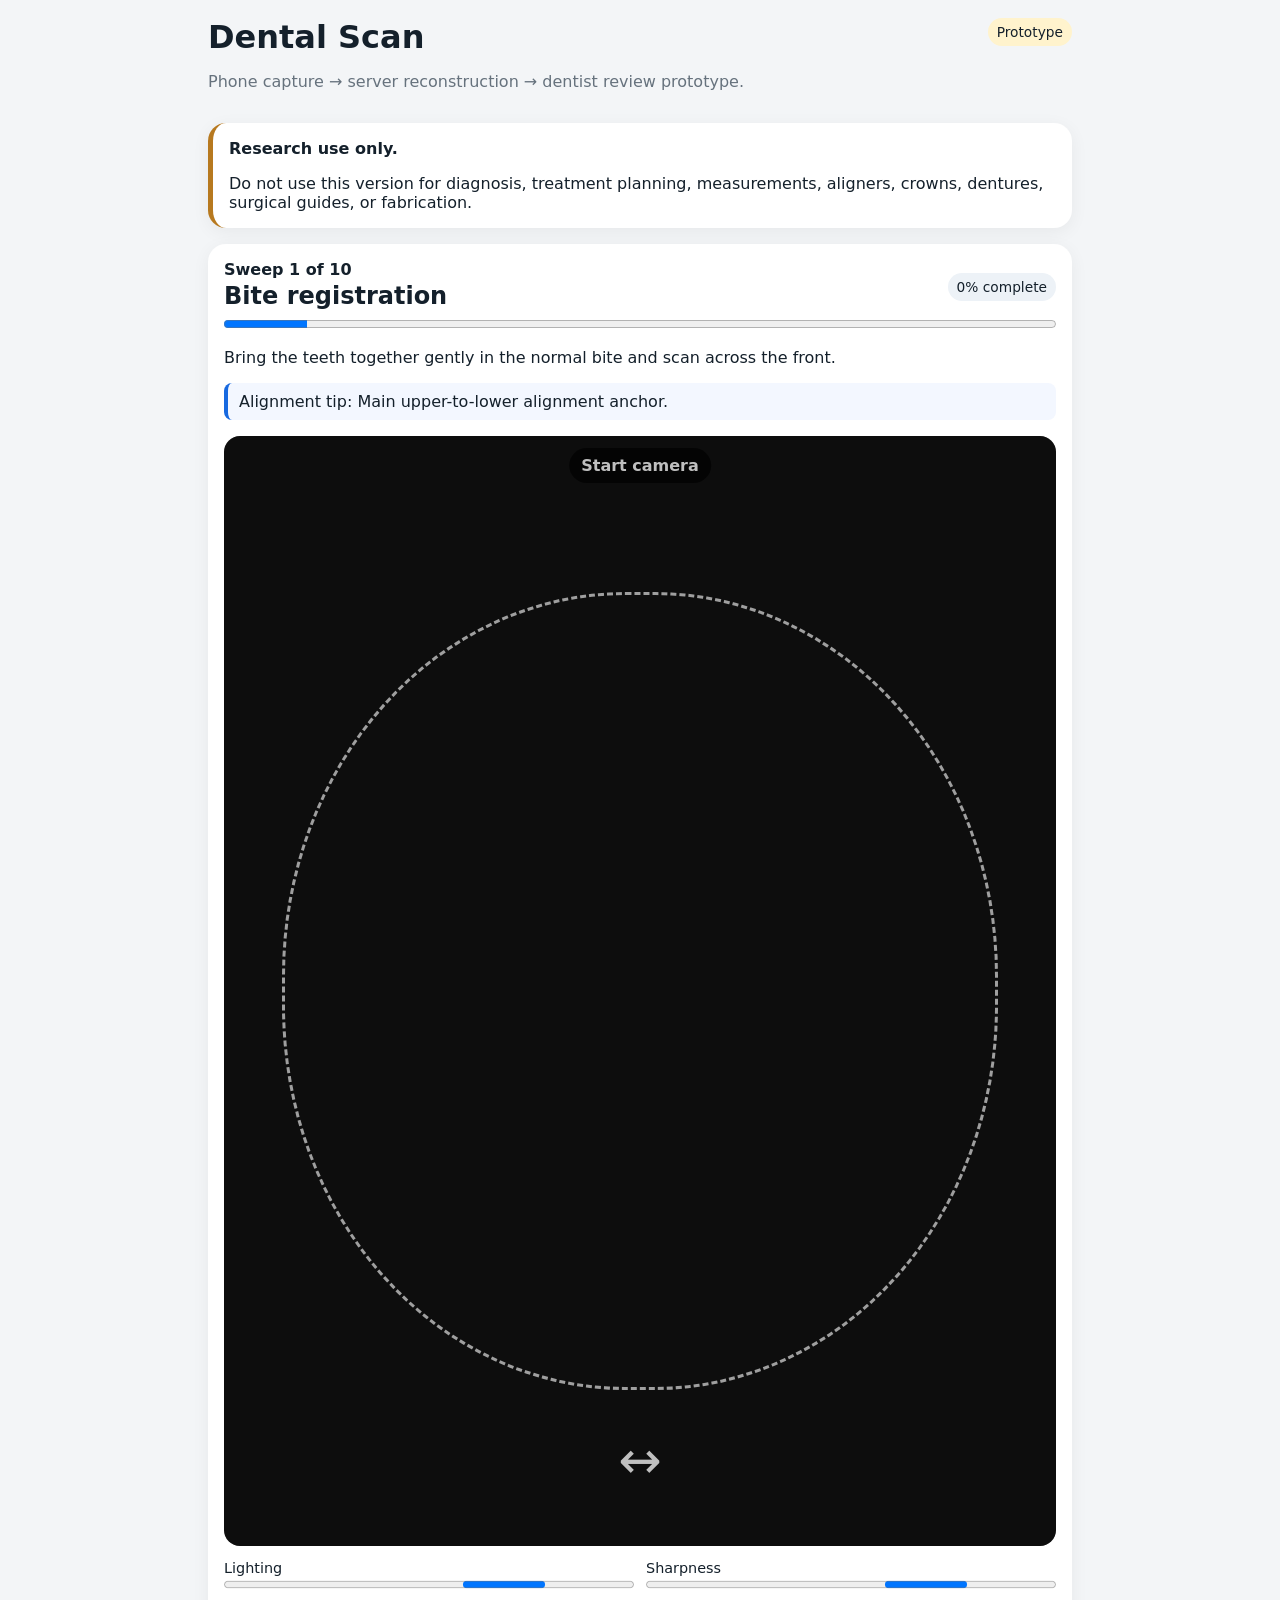
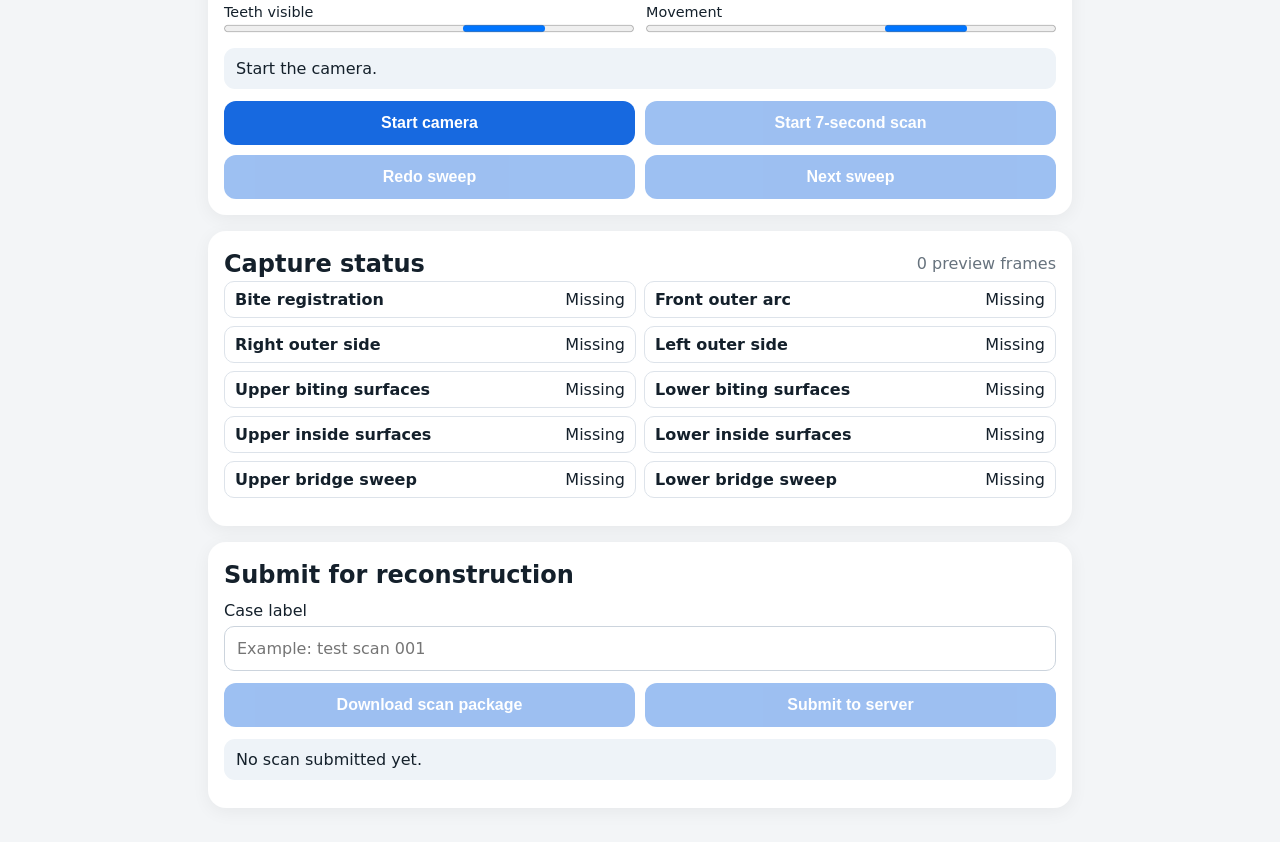
==== static/index.html @ a84a99b8 "upload" ====
<!doctype html>
<html lang="en">
<head>
  <meta charset="utf-8">
  <meta name="viewport" content="width=device-width,initial-scale=1,viewport-fit=cover">
  <title>Dental Scan Prototype</title>
  <link rel="stylesheet" href="/static/styles.css">
</head>
<body>
<main class="app">
  <header>
    <div>
      <h1>Dental Scan</h1>
      <p class="sub">Phone capture → server reconstruction → dentist review prototype.</p>
    </div>
    <span class="badge warn">Prototype</span>
  </header>

  <section class="card warning">
    <strong>Research use only.</strong>
    <p>Do not use this version for diagnosis, treatment planning, measurements, aligners, crowns, dentures, surgical guides, or fabrication.</p>
  </section>

  <section class="card">
    <div class="topline">
      <div>
        <strong id="stepLabel">Sweep 1 of 10</strong>
        <h2 id="sweepTitle">Bite registration</h2>
      </div>
      <span id="coverageBadge" class="badge">0% complete</span>
    </div>

    <progress id="progress" value="1" max="10"></progress>
    <p id="sweepHint"></p>
    <p id="overlapHint" class="overlap"></p>

    <div class="camera-wrap">
      <video id="video" autoplay playsinline muted></video>
      <canvas id="overlay"></canvas>
      <canvas id="work" hidden></canvas>
      <div class="scan-guide"></div>
      <div id="directionArrow" class="direction">→</div>
      <div id="livePrompt" class="live-prompt">Start camera</div>
      <div id="countdown" class="countdown" hidden></div>
    </div>

    <div class="metrics">
      <label>Lighting <progress id="lightMeter" max="100"></progress></label>
      <label>Sharpness <progress id="sharpMeter" max="100"></progress></label>
      <label>Teeth visible <progress id="teethMeter" max="100"></progress></label>
      <label>Movement <progress id="motionMeter" max="100"></progress></label>
    </div>

    <div id="quality" class="quality">Start the camera.</div>

    <div class="controls">
      <button id="startCameraBtn">Start camera</button>
      <button id="startSweepBtn" disabled>Start 7-second scan</button>
      <button id="redoBtn" disabled>Redo sweep</button>
      <button id="nextBtn" disabled>Next sweep</button>
    </div>
  </section>

  <section class="card">
    <div class="topline">
      <h2>Capture status</h2>
      <span id="frameCount" class="muted">0 frames</span>
    </div>
    <div id="coverageGrid" class="coverage-grid"></div>
    <div id="thumbs" class="thumbs"></div>
  </section>

  <section class="card">
    <h2>Submit for reconstruction</h2>
    <label class="field">
      Case label
      <input id="caseName" maxlength="120" placeholder="Example: test scan 001">
    </label>

    <div class="controls">
      <button id="downloadBtn" disabled>Download scan package</button>
      <button id="submitBtn" disabled>Submit to server</button>
    </div>

    <div id="serverStatus" class="server-status">No scan submitted yet.</div>
    <div id="artifactLinks"></div>
  </section>
</main>

<script src="/static/app.js"></script>
</body>
</html>
---- static/styles.css ----
*{box-sizing:border-box}
:root{font-family:system-ui,-apple-system,BlinkMacSystemFont,"Segoe UI",sans-serif;color:#14202b;background:#f3f5f7}
body{margin:0}.app{width:min(900px,100%);margin:auto;padding:18px}header{display:flex;justify-content:space-between;gap:12px;align-items:flex-start}
h1{margin:0}h2{margin:.2rem 0}.sub,.muted{color:#66727d}.card{background:white;padding:16px;margin:16px 0;border-radius:18px;box-shadow:0 4px 18px rgba(0,0,0,.055)}
.warning{border-left:5px solid #b7791f}.warning p{margin-bottom:0}.topline{display:flex;justify-content:space-between;align-items:center;gap:12px}.badge{padding:6px 9px;border-radius:999px;background:#edf2f7;font-size:.86rem}.badge.warn{background:#fff3cd}
.overlap{padding:9px 11px;background:#f3f7ff;border-left:4px solid #1769e0;border-radius:8px}.camera-wrap{position:relative;width:100%;aspect-ratio:3/4;background:#111;border-radius:16px;overflow:hidden;margin:14px 0}
video,#overlay{position:absolute;inset:0;width:100%;height:100%;object-fit:cover}.scan-guide{position:absolute;inset:14% 7%;border:3px dashed rgba(255,255,255,.82);border-radius:48%}.direction{position:absolute;bottom:5%;left:50%;transform:translateX(-50%);font-size:52px;color:white}.live-prompt{position:absolute;top:12px;left:50%;transform:translateX(-50%);background:rgba(0,0,0,.7);color:white;padding:8px 12px;border-radius:999px;font-weight:800;max-width:88%;text-align:center}
.countdown{position:absolute;inset:0;display:grid;place-items:center;font-size:96px;font-weight:900;color:white;background:rgba(0,0,0,.25)}progress{width:100%}.metrics{display:grid;grid-template-columns:1fr 1fr;gap:12px}.metrics label{font-size:.9rem}.quality,.server-status{padding:11px 12px;background:#eef3f8;border-radius:11px;margin:12px 0}
.controls{display:grid;grid-template-columns:1fr 1fr;gap:10px}button{border:0;border-radius:12px;padding:13px;font-weight:750;background:#1769e0;color:white;font-size:1rem}button:disabled{opacity:.42}.coverage-grid{display:grid;grid-template-columns:1fr 1fr;gap:8px;margin-bottom:12px}.coverage-item{display:flex;justify-content:space-between;padding:8px 10px;border:1px solid #dde3ea;border-radius:10px}.coverage-item.done{background:#f1fbf4}
.thumbs{display:grid;grid-template-columns:repeat(4,1fr);gap:8px}.thumb{width:100%;aspect-ratio:1;object-fit:cover;border-radius:9px;border:1px solid #ddd}.field{display:grid;gap:6px;margin:12px 0}.field input{padding:12px;border:1px solid #ccd4dd;border-radius:10px;font:inherit}#artifactLinks a{display:block;margin:6px 0}
@media(max-width:560px){.controls,.coverage-grid{grid-template-columns:1fr}.thumbs{grid-template-columns:repeat(3,1fr)}}
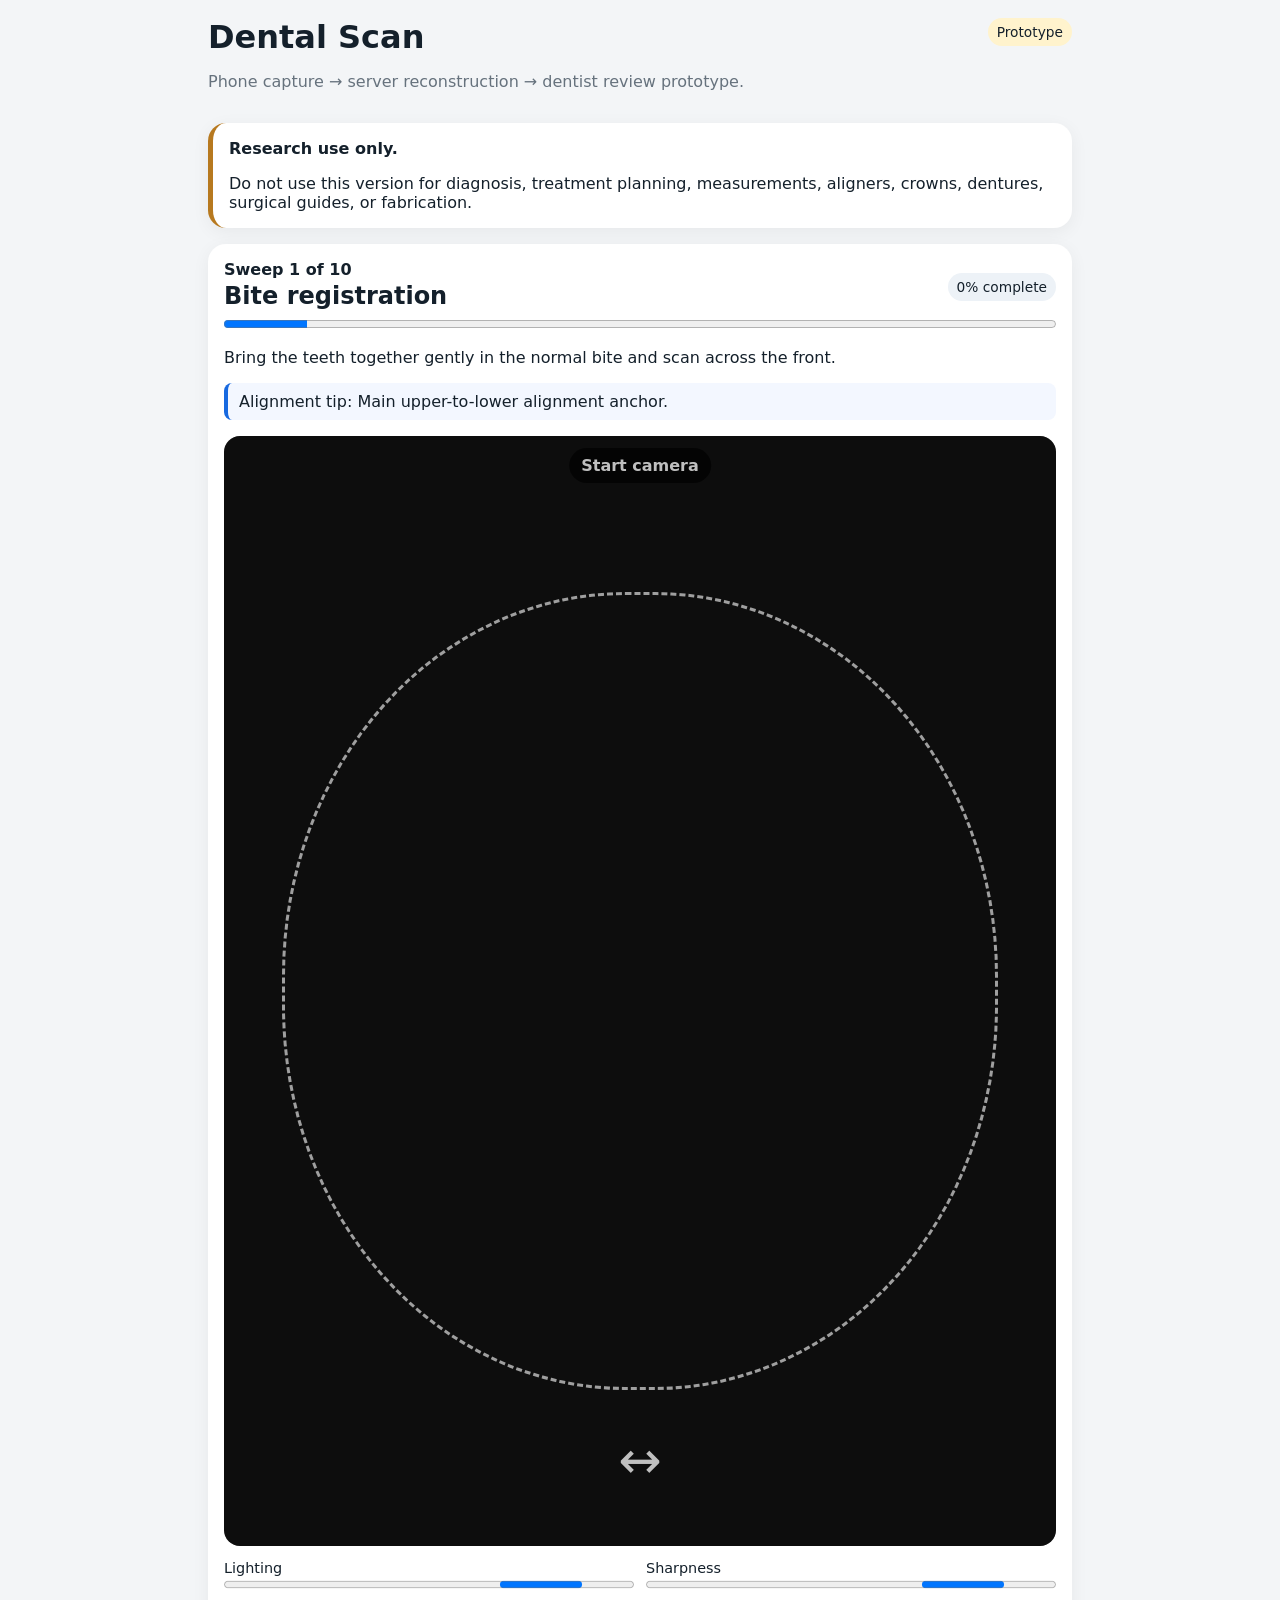
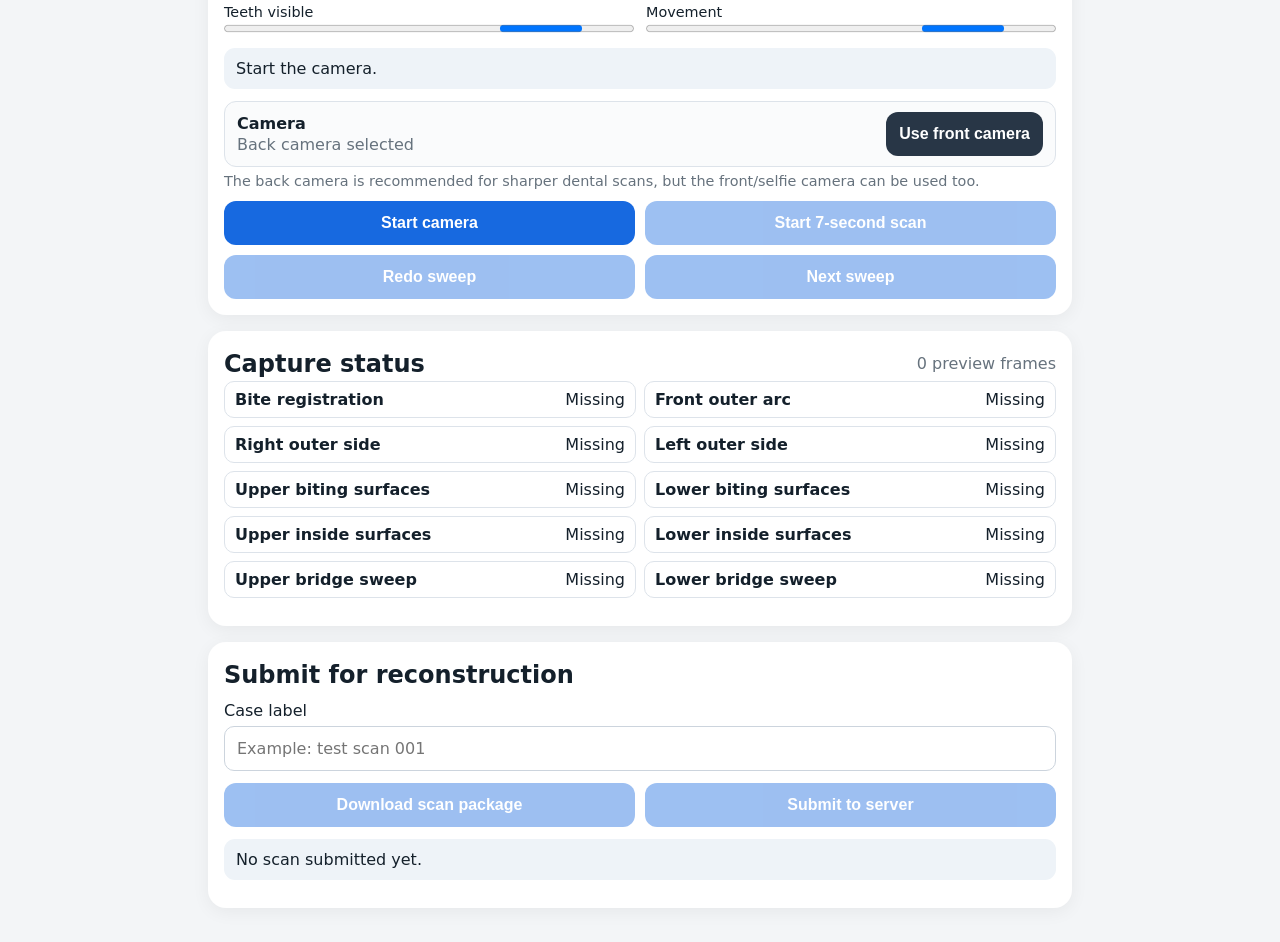
==== commit 63b0d3d1: "github" ====
--- a/static/index.html
+++ b/static/index.html
@@ -53,6 +53,15 @@
 
     <div id="quality" class="quality">Start the camera.</div>
 
+    <div class="camera-choice">
+      <div>
+        <strong>Camera</strong>
+        <span id="cameraModeLabel" class="muted">Back camera selected</span>
+      </div>
+      <button id="switchCameraBtn" class="secondary" type="button">Use front camera</button>
+    </div>
+    <p class="camera-note">The back camera is recommended for sharper dental scans, but the front/selfie camera can be used too.</p>
+
     <div class="controls">
       <button id="startCameraBtn">Start camera</button>
       <button id="startSweepBtn" disabled>Start 7-second scan</button>
--- a/static/styles.css
+++ b/static/styles.css
@@ -8,4 +8,23 @@
 .countdown{position:absolute;inset:0;display:grid;place-items:center;font-size:96px;font-weight:900;color:white;background:rgba(0,0,0,.25)}progress{width:100%}.metrics{display:grid;grid-template-columns:1fr 1fr;gap:12px}.metrics label{font-size:.9rem}.quality,.server-status{padding:11px 12px;background:#eef3f8;border-radius:11px;margin:12px 0}
 .controls{display:grid;grid-template-columns:1fr 1fr;gap:10px}button{border:0;border-radius:12px;padding:13px;font-weight:750;background:#1769e0;color:white;font-size:1rem}button:disabled{opacity:.42}.coverage-grid{display:grid;grid-template-columns:1fr 1fr;gap:8px;margin-bottom:12px}.coverage-item{display:flex;justify-content:space-between;padding:8px 10px;border:1px solid #dde3ea;border-radius:10px}.coverage-item.done{background:#f1fbf4}
 .thumbs{display:grid;grid-template-columns:repeat(4,1fr);gap:8px}.thumb{width:100%;aspect-ratio:1;object-fit:cover;border-radius:9px;border:1px solid #ddd}.field{display:grid;gap:6px;margin:12px 0}.field input{padding:12px;border:1px solid #ccd4dd;border-radius:10px;font:inherit}#artifactLinks a{display:block;margin:6px 0}
-@media(max-width:560px){.controls,.coverage-grid{grid-template-columns:1fr}.thumbs{grid-template-columns:repeat(3,1fr)}}+@media(max-width:560px){.controls,.coverage-grid{grid-template-columns:1fr}.thumbs{grid-template-columns:repeat(3,1fr)}}
+.camera-choice{
+  display:flex;
+  align-items:center;
+  justify-content:space-between;
+  gap:12px;
+  margin:12px 0 6px;
+  padding:10px 12px;
+  border:1px solid #dde3ea;
+  border-radius:12px;
+  background:#fafbfc
+}
+.camera-choice>div{display:grid;gap:2px}
+.camera-note{margin:6px 0 12px;color:#66727d;font-size:.9rem}
+button.secondary{background:#283646}
+.camera-wrap.front-camera video,
+.camera-wrap.front-camera #overlay{transform:scaleX(-1)}
+@media(max-width:560px){
+  .camera-choice{align-items:stretch;flex-direction:column}
+}
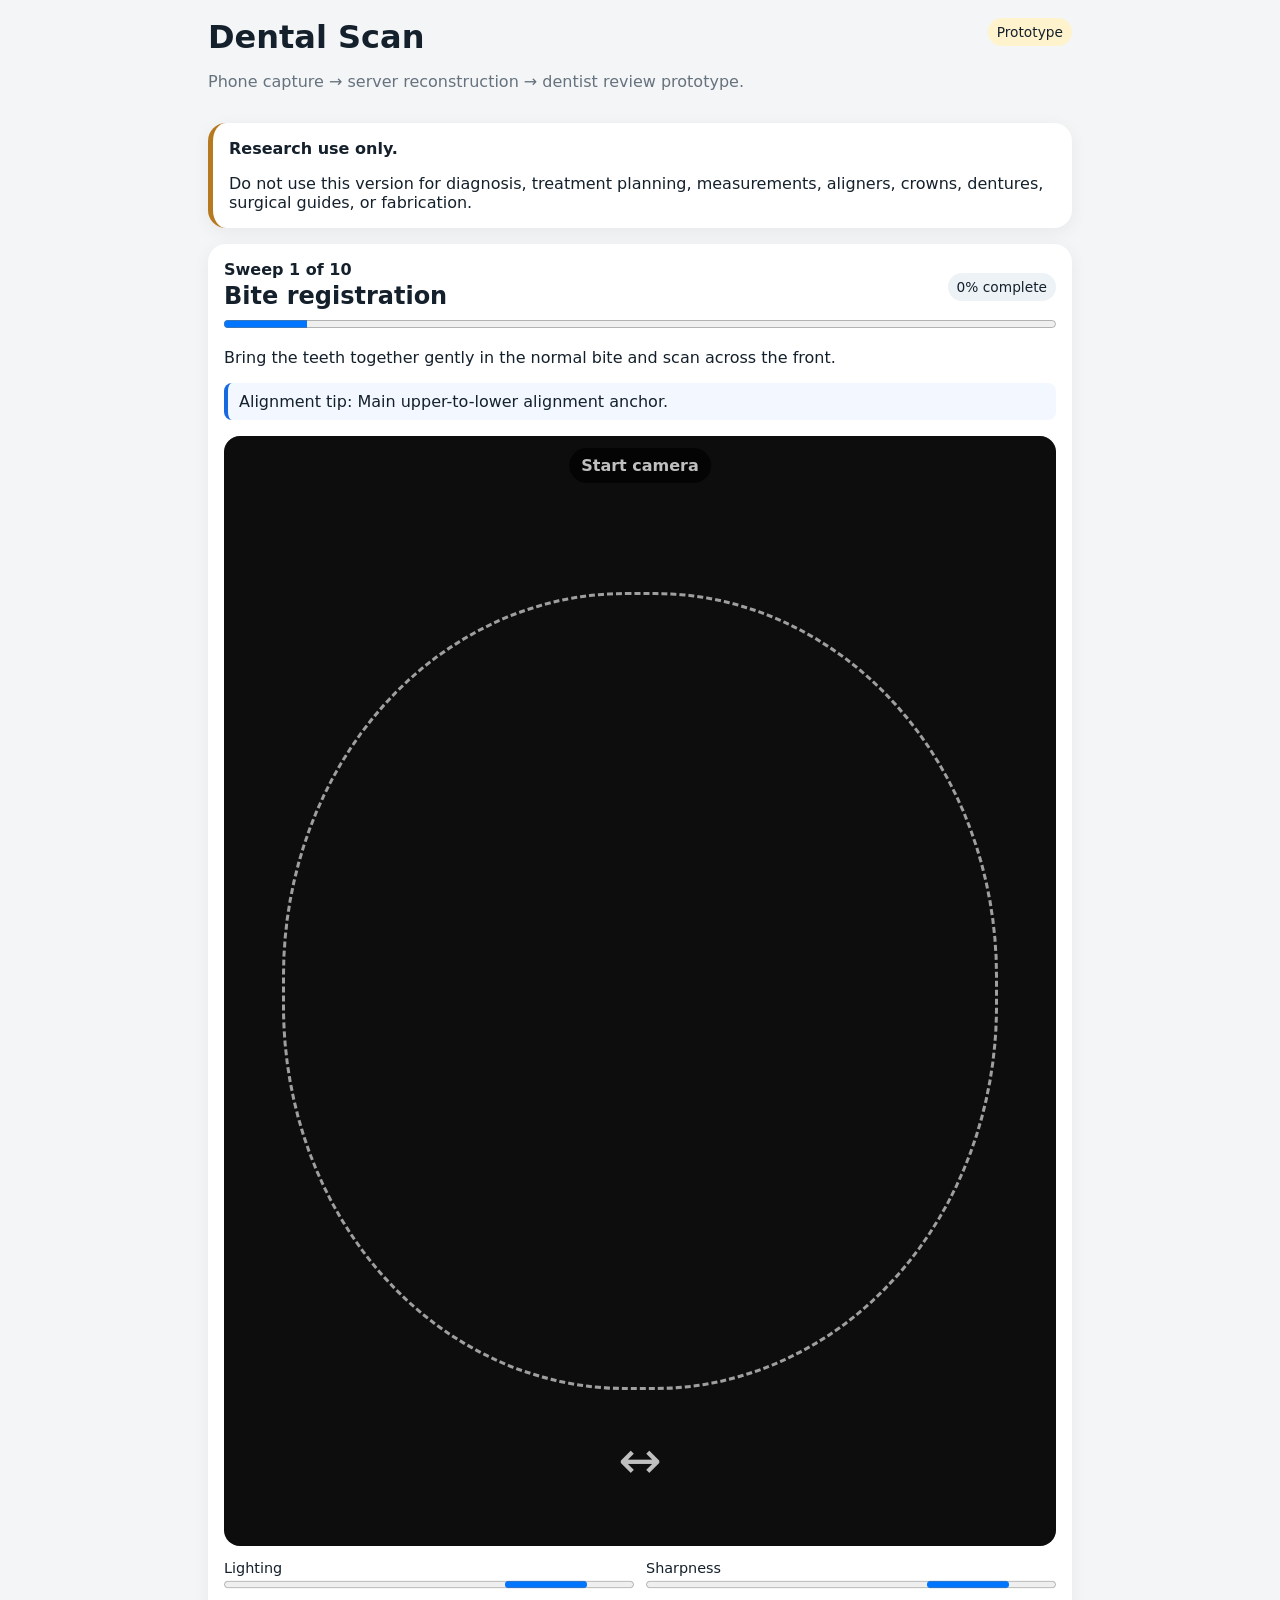
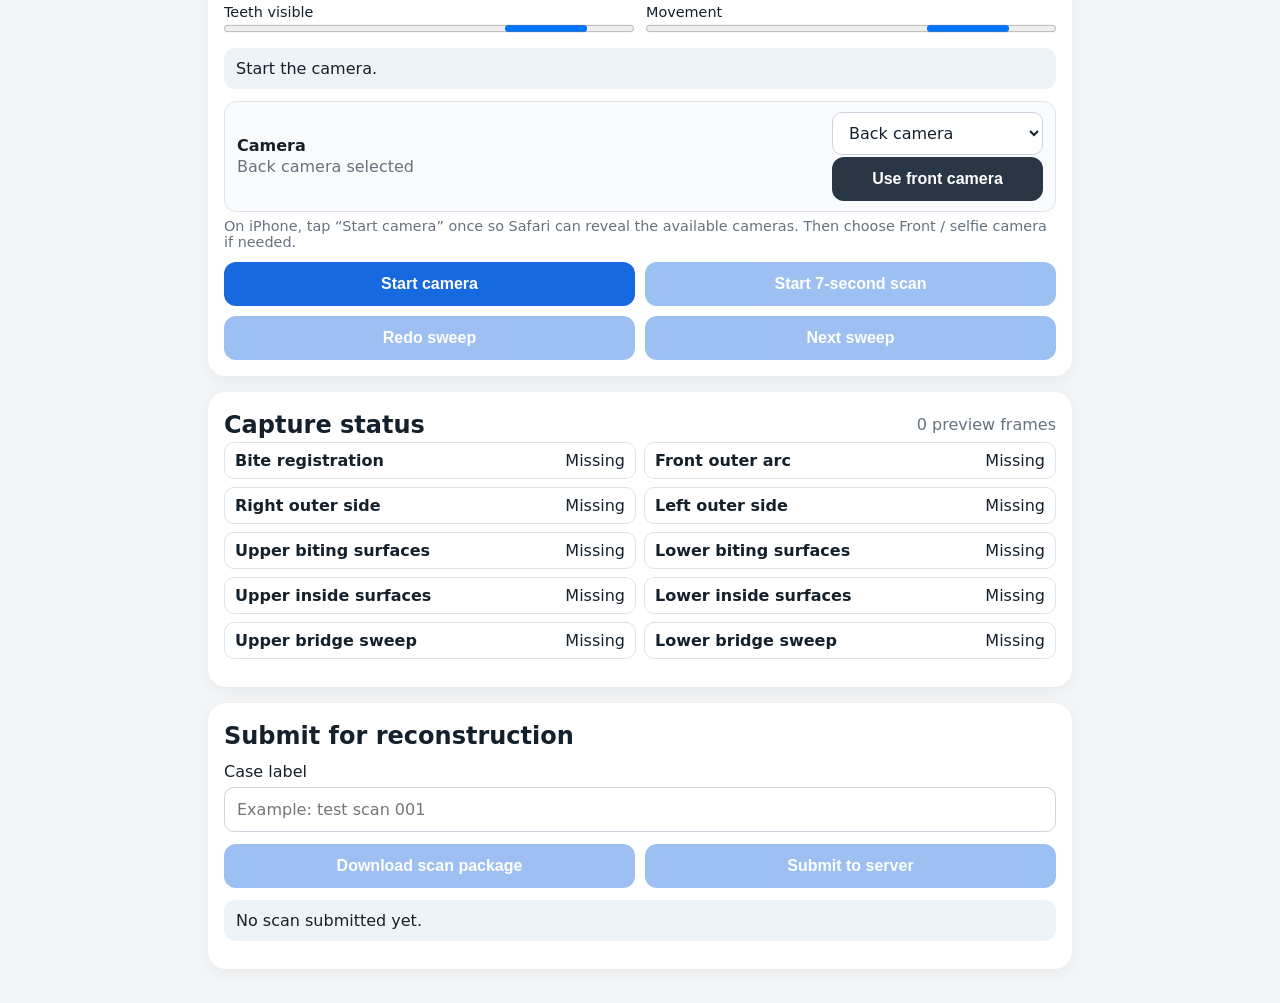
==== commit fbe448e9: "github" ====
--- a/static/index.html
+++ b/static/index.html
@@ -54,13 +54,20 @@
     <div id="quality" class="quality">Start the camera.</div>
 
     <div class="camera-choice">
-      <div>
+      <div class="camera-choice-copy">
         <strong>Camera</strong>
         <span id="cameraModeLabel" class="muted">Back camera selected</span>
       </div>
-      <button id="switchCameraBtn" class="secondary" type="button">Use front camera</button>
+
+      <div class="camera-actions">
+        <select id="cameraSelect" aria-label="Choose camera">
+          <option value="environment">Back camera</option>
+          <option value="user">Front / selfie camera</option>
+        </select>
+        <button id="switchCameraBtn" class="secondary" type="button">Use front camera</button>
+      </div>
     </div>
-    <p class="camera-note">The back camera is recommended for sharper dental scans, but the front/selfie camera can be used too.</p>
+    <p class="camera-note">On iPhone, tap “Start camera” once so Safari can reveal the available cameras. Then choose Front / selfie camera if needed.</p>
 
     <div class="controls">
       <button id="startCameraBtn">Start camera</button>
--- a/static/styles.css
+++ b/static/styles.css
@@ -28,3 +28,24 @@
 @media(max-width:560px){
   .camera-choice{align-items:stretch;flex-direction:column}
 }
+
+.camera-actions{
+  display:flex;
+  align-items:center;
+  gap:8px;
+  flex-wrap:wrap
+}
+.camera-actions select{
+  min-width:180px;
+  padding:10px 12px;
+  border:1px solid #ccd4dd;
+  border-radius:10px;
+  background:white;
+  color:#14202b;
+  font:inherit
+}
+.camera-choice-copy{display:grid;gap:2px}
+@media(max-width:560px){
+  .camera-actions{display:grid;grid-template-columns:1fr}
+  .camera-actions select{width:100%}
+}
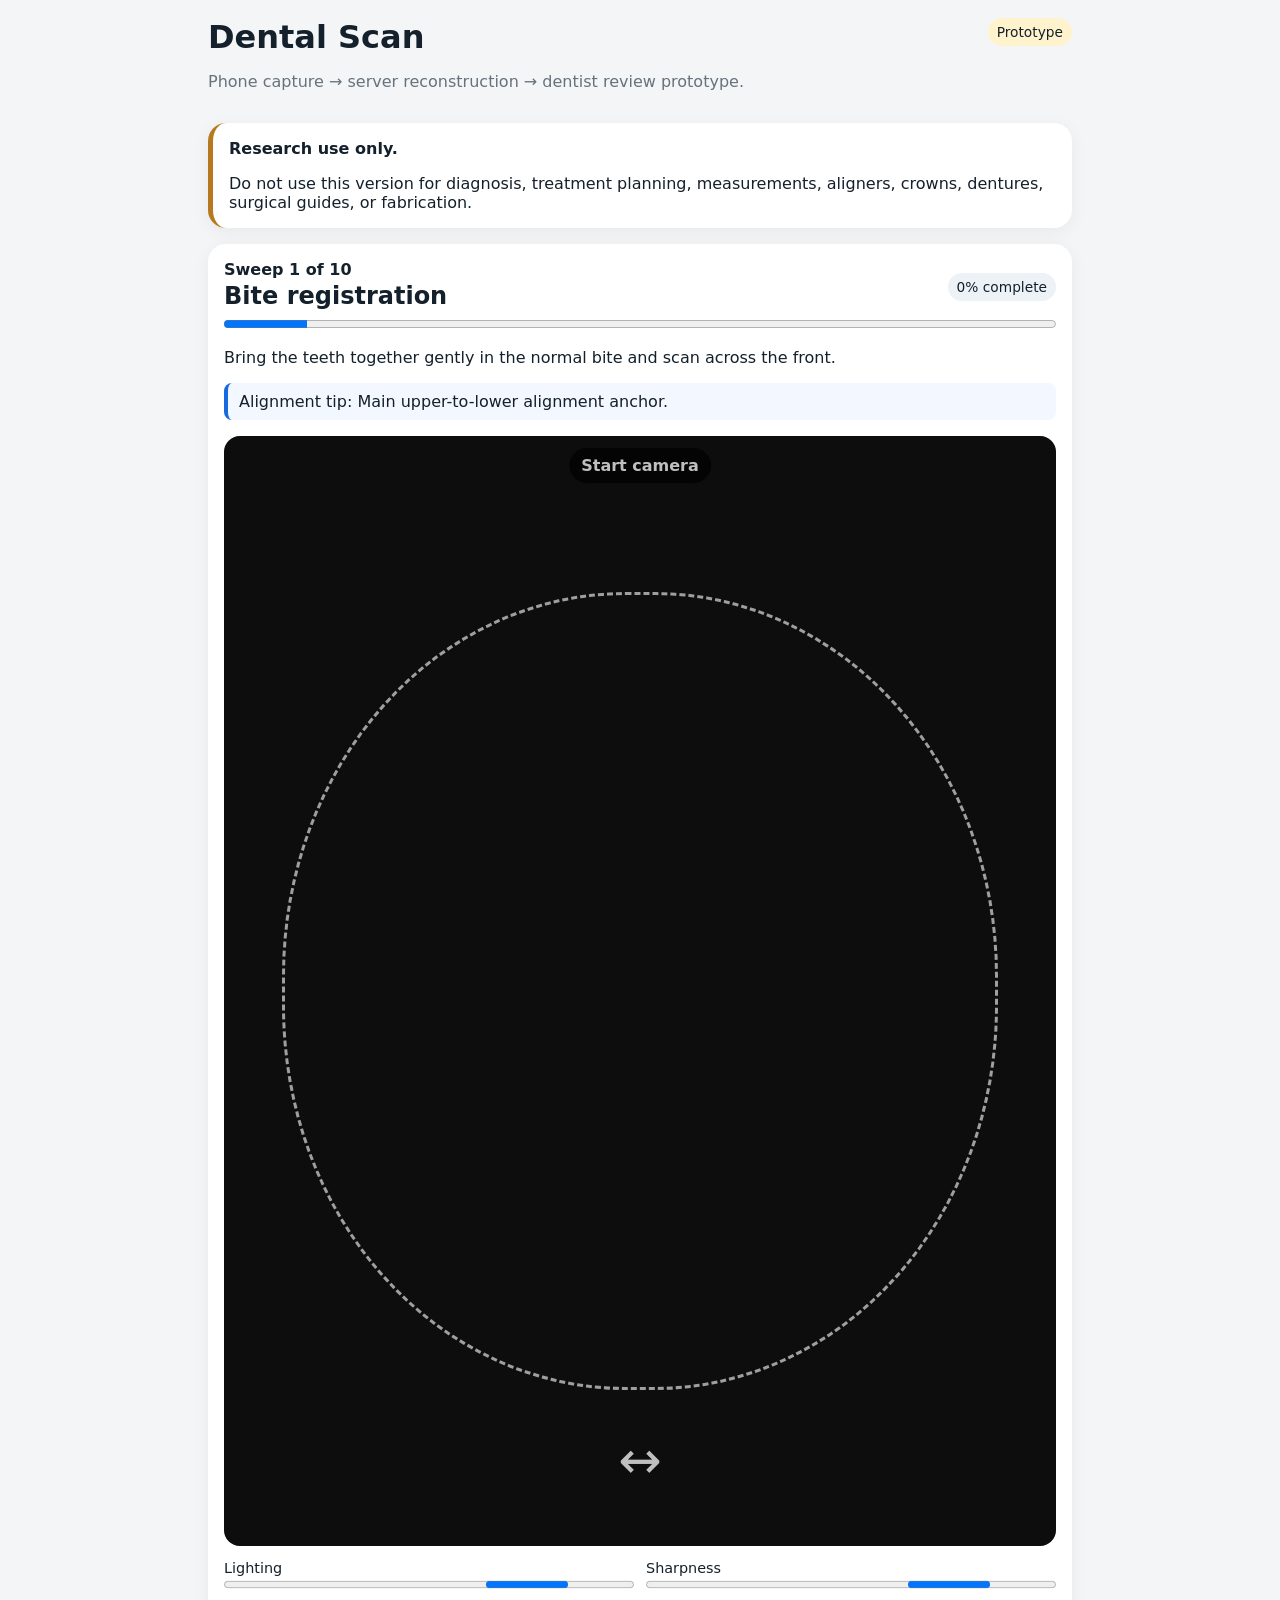
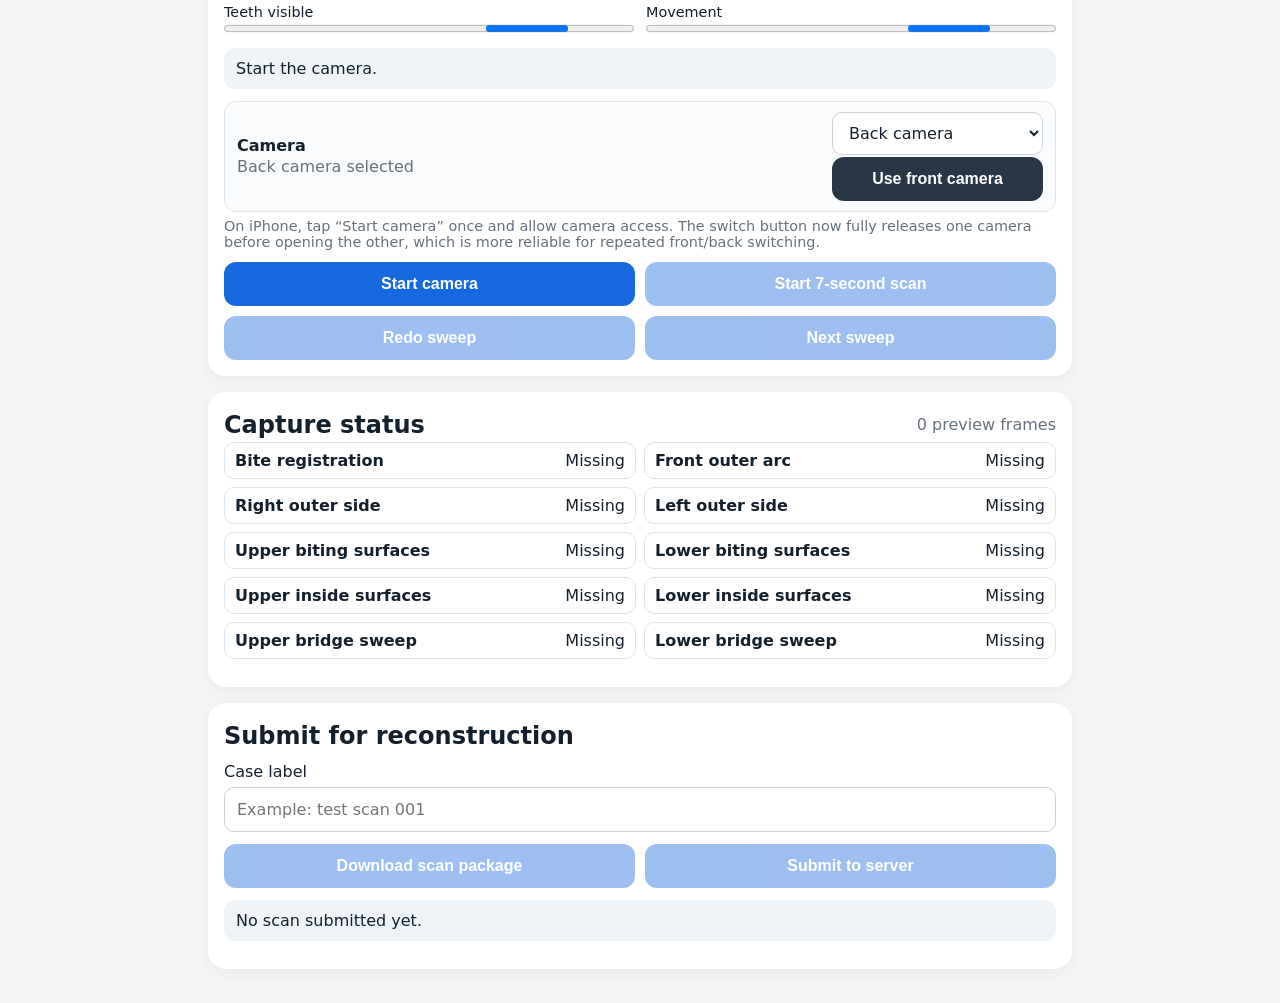
==== commit b25e8f6e: "github" ====
--- a/static/index.html
+++ b/static/index.html
@@ -67,7 +67,7 @@
         <button id="switchCameraBtn" class="secondary" type="button">Use front camera</button>
       </div>
     </div>
-    <p class="camera-note">On iPhone, tap “Start camera” once so Safari can reveal the available cameras. Then choose Front / selfie camera if needed.</p>
+    <p class="camera-note">On iPhone, tap “Start camera” once and allow camera access. The switch button now fully releases one camera before opening the other, which is more reliable for repeated front/back switching.</p>
 
     <div class="controls">
       <button id="startCameraBtn">Start camera</button>
